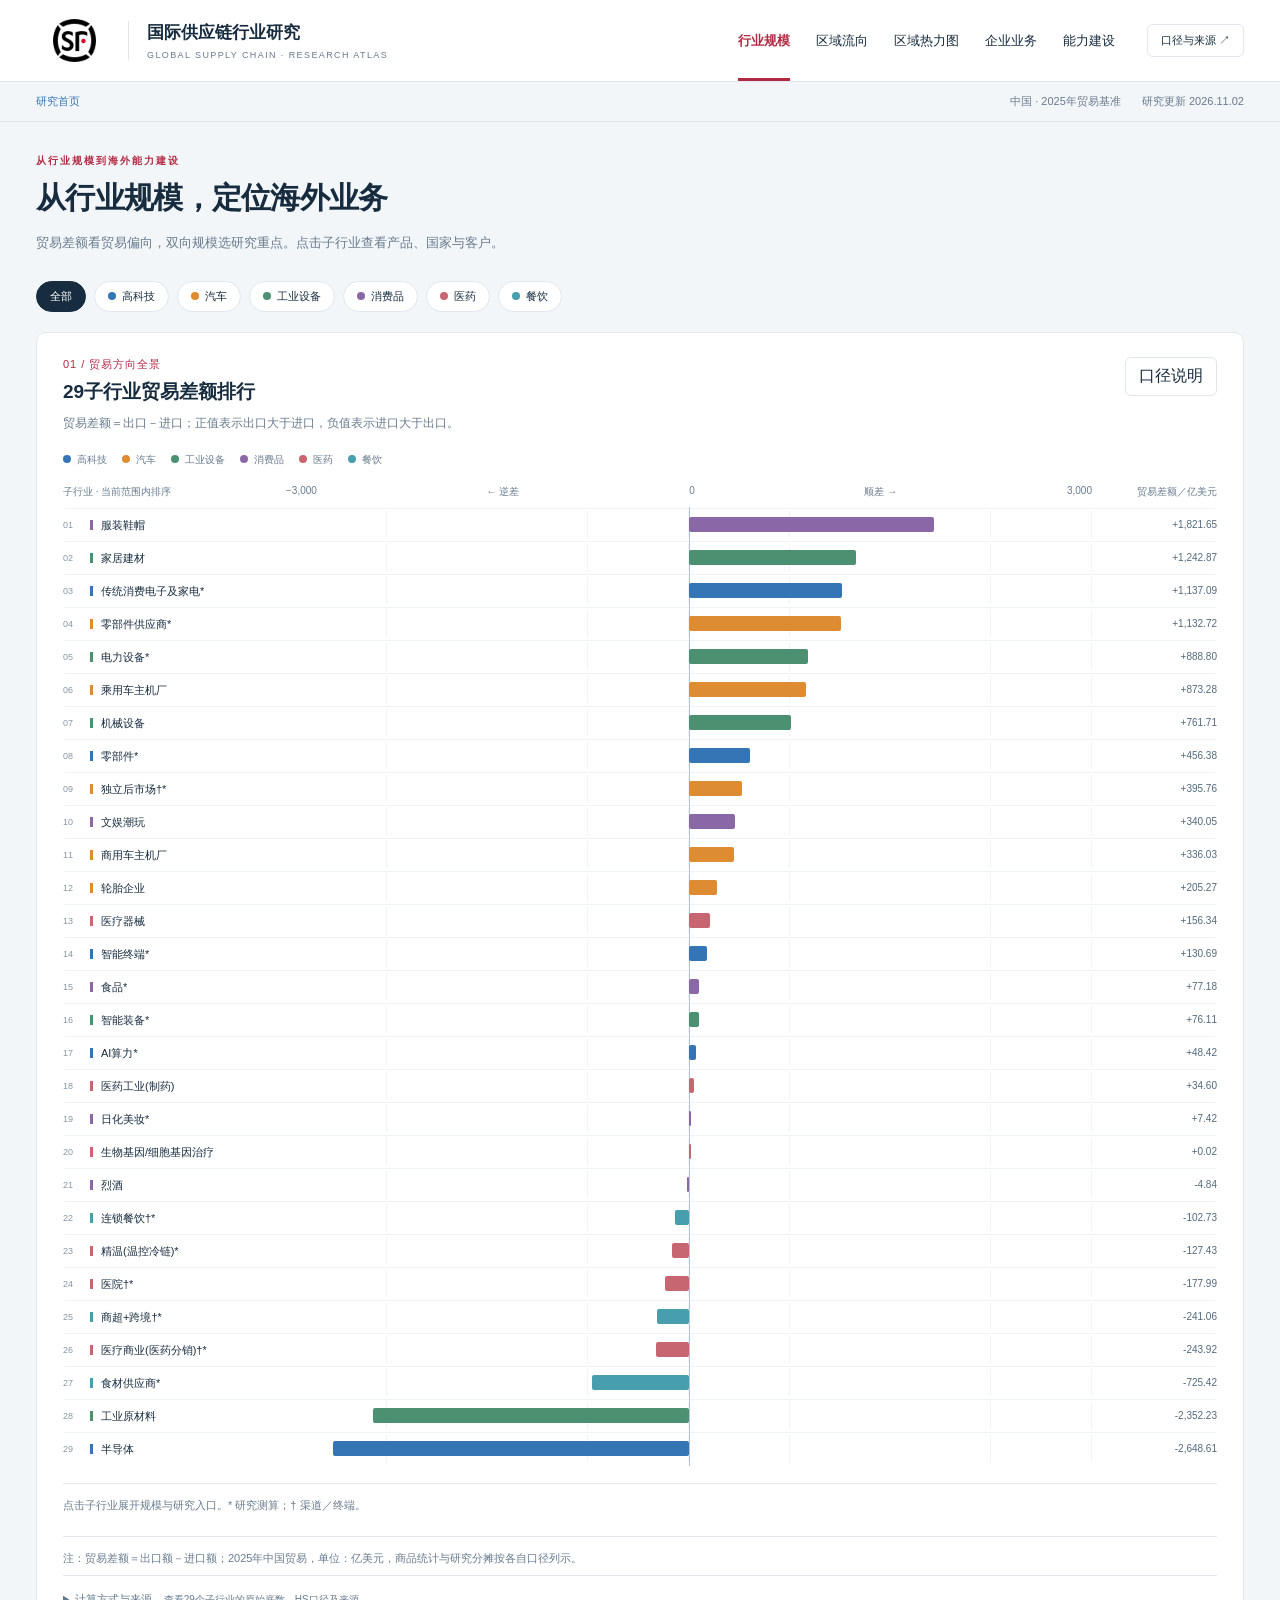
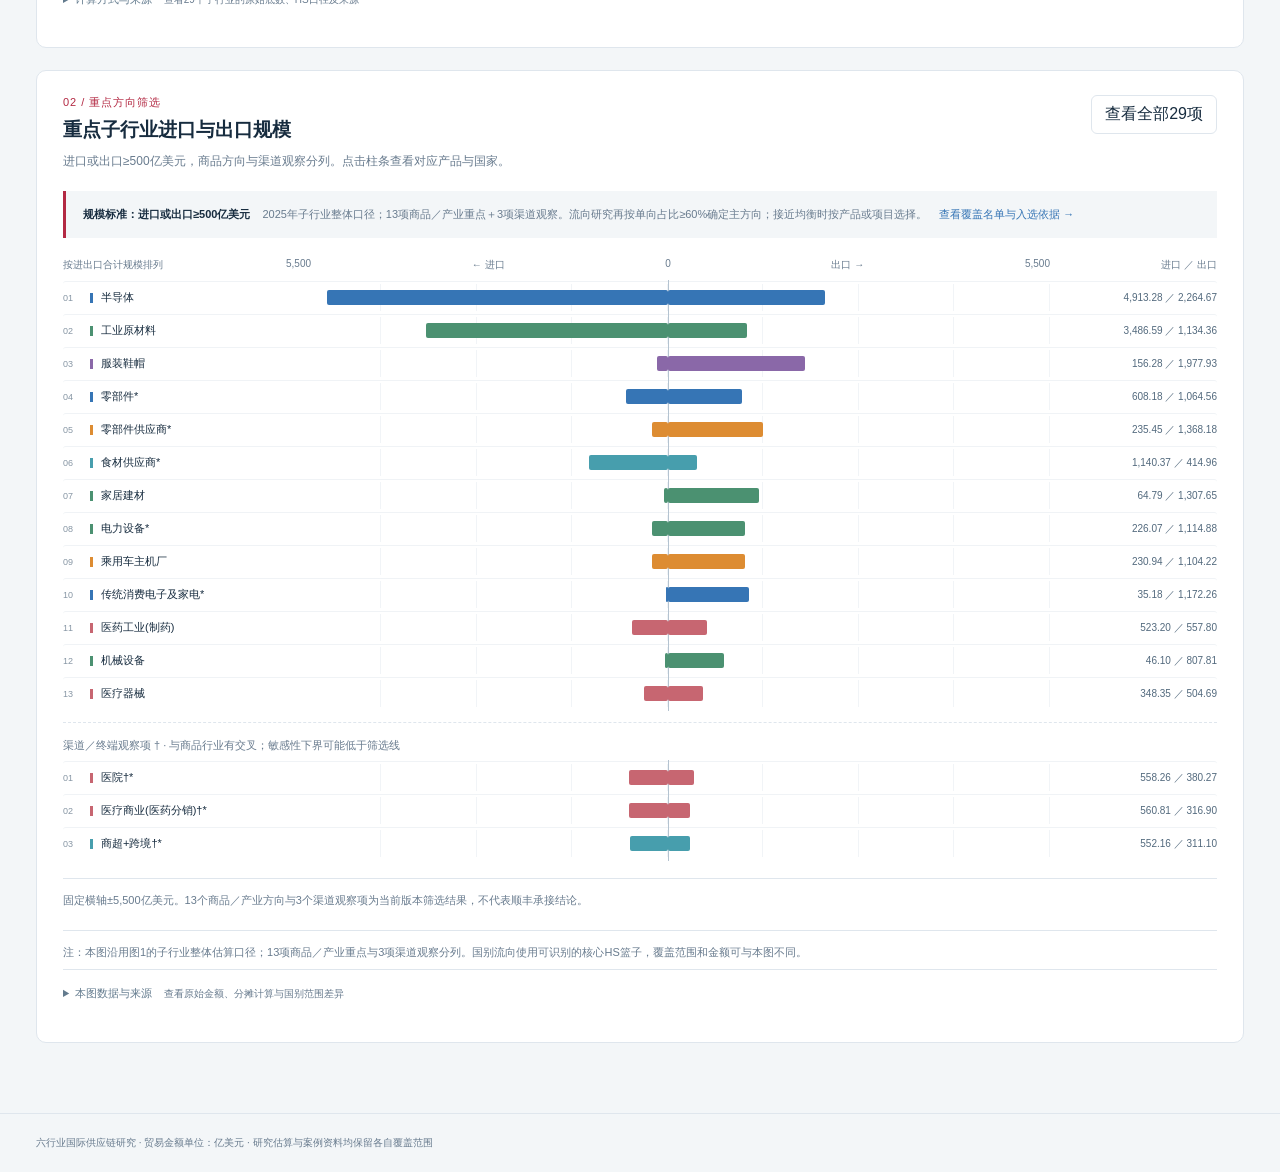
==== docs/index.html @ 3aa75730 "Expand enterprise research around China trade chains across all 13 sectors" ====
<!doctype html><html lang="zh-CN"><head><meta charset="utf-8"><meta name="viewport" content="width=device-width,initial-scale=1"><meta name="description" content="从六行业进出口规模到产品、国家、客户线索和海外能力规划的研究看板"><title>国际供应链行业研究</title><link rel="stylesheet" href="style.css?v=20261103-china3"><script src="research-data.js?v=20261102-simple" defer></script><script src="vendor/d3.min.js" defer></script><script src="vendor/topojson-client.min.js" defer></script><script src="story/research.js?v=20261102-coverage13" defer></script><script src="selection.js?v=20261102-coverage13" defer></script><script src="strategy.js?v=20261102-coverage13" defer></script><script src="app.js?v=20261103-china3" defer></script><script src="project-evidence.js?v=20261102-coverage13" defer></script><script src="flows-data.js?v=20261102-coverage13" defer></script><script src="atlas.js?v=20261103-china3" defer></script><script src="projects.js?v=20261103-cleanhome1" defer></script><script src="calculation-data.js?v=20261102-coverage13" defer></script><script src="directional.js?v=20261103-china3" defer></script><script src="calculation-evidence.js?v=20261103-evidence1" defer></script><script src="calculation-ui.js?v=20261103-china3" defer></script><script src="enterprise-route.js?v=20261103-china3" defer></script></head><body><header class="mast"><a class="brand" href="#home"><img src="logo.png" alt="顺丰"><span>国际供应链行业研究<small>GLOBAL SUPPLY CHAIN · RESEARCH ATLAS</small></span></a><nav aria-label="主导航"><a href="#home" data-nav="home">行业规模</a><a href="#flows/1" data-nav="explore">区域流向</a><a href="trade-heatmaps.html?v=20261102-simple" data-nav="heatmaps">区域热力图</a><a href="enterprises.html?v=20261103-china3" data-nav="enterprises">企业业务</a><a href="capability-export.html?v=20261103-china3" data-nav="capabilities">能力建设</a></nav><button id="method">口径与来源 ↗</button></header><div class="context"><div id="crumbs"></div><span>中国 · 2025年贸易基准 <b>研究更新 2026.11.02</b></span></div><main id="app"></main><footer>六行业国际供应链研究 · 贸易金额单位：亿美元 · 研究估算与案例资料均保留各自覆盖范围</footer><dialog id="drawer"><header><h2 id="drawerTitle"></h2><button id="closeDrawer" aria-label="关闭">✕</button></header><div id="drawerBody"></div></dialog><div id="tip" role="status"></div></body></html>
---- docs/style.css ----
:root{--ink:#172c3f;--muted:#687b8e;--line:#dfe6ed;--bg:#f3f6f8;--red:#b32943;--blue:#3675b5;font-family:Inter,-apple-system,BlinkMacSystemFont,'PingFang SC','Microsoft YaHei',sans-serif;color:var(--ink);background:var(--bg)}*{box-sizing:border-box}body{margin:0}a{color:inherit;text-decoration:none}button,input,select{font:inherit}button,a,select{touch-action:manipulation}button{cursor:pointer;background:white;color:var(--ink);border:1px solid var(--line);border-radius:6px;padding:8px 13px}button:hover,a.action:hover{background:#eef3f8}button:focus-visible,a:focus-visible,input:focus-visible,select:focus-visible{outline:3px solid #8ab9e7;outline-offset:3px}a.action{display:inline-block;border:1px solid var(--line);border-radius:6px;padding:9px 14px;background:#fff;font-size:12px}.primary{background:var(--ink)!important;color:white!important;border-color:var(--ink)!important}.mast{height:82px;background:white;display:flex;align-items:center;gap:32px;padding:0 36px;border-bottom:1px solid var(--line)}.brand{display:flex;gap:16px;align-items:center;margin-right:auto}.brand img{width:76px;max-height:43px;object-fit:contain}.brand span{border-left:1px solid var(--line);padding-left:18px;font-size:17px;font-weight:650;white-space:nowrap}.brand small{display:block;font-size:9px;letter-spacing:1.4px;color:var(--muted);margin-top:6px;font-weight:400}nav{display:flex;gap:26px;align-self:stretch}nav a{display:grid;align-items:center;font-size:13px;border-bottom:3px solid transparent;padding-top:3px}nav a.active{border-color:var(--red);color:var(--red);font-weight:650}.mast>button{font-size:11px}.context{position:sticky;top:0;z-index:12;background:#f3f6f8f5;backdrop-filter:blur(12px);border-bottom:1px solid var(--line);padding:12px 36px;display:flex;justify-content:space-between;font-size:11px;color:var(--muted);gap:16px}.context b{font-weight:400;margin-left:18px}.context a{color:var(--blue)}main{max-width:1540px;margin:auto;padding:32px 36px 48px}.eyebrow{font-size:10px;letter-spacing:2px;color:var(--red);font-weight:600;margin-bottom:10px}h1{font-size:30px;letter-spacing:-.7px;font-weight:650;margin:0 0 12px}h2{font-size:19px;margin:0 0 8px}h3{font-size:15px;margin:0 0 9px}p{line-height:1.8;margin:7px 0}small,.muted{color:var(--muted)}.muted{font-size:12px;line-height:1.8}.hero{display:flex;justify-content:space-between;align-items:flex-start;gap:30px;margin-bottom:26px}.hero p{font-size:13px;color:var(--muted);max-width:780px}.metrics{display:flex;gap:28px;flex-shrink:0;padding-top:10px}.metric{padding-left:20px;border-left:1px solid var(--line)}.metric b{display:block;font-size:28px;font-weight:600;font-variant-numeric:tabular-nums}.metric span{font-size:10px;display:block;margin-top:7px;color:var(--muted)}.toolbar{display:flex;gap:8px;flex-wrap:wrap;align-items:center;margin-bottom:20px}.toolbar .push{margin-left:auto}.chip{border-radius:20px;padding:7px 13px;font-size:11px}.chip.active{background:var(--ink);color:white;border-color:var(--ink)}.chip i,.legend i{display:inline-block;width:8px;height:8px;border-radius:50%;margin-right:6px}.panel{background:white;border:1px solid var(--line);border-radius:10px;padding:24px 26px;margin-bottom:22px;scroll-margin-top:60px}.panel-head{display:flex;align-items:flex-start;justify-content:space-between;gap:20px;margin-bottom:18px}.panel-head p{font-size:12px;color:var(--muted);margin:0}.step{color:var(--red);font-size:11px;letter-spacing:1px;margin-bottom:7px}.legend{display:flex;flex-wrap:wrap;gap:15px;font-size:10px;color:var(--muted);margin-bottom:18px}.axis,.barrow{display:grid;grid-template-columns:208px minmax(0,1fr) 110px;gap:15px;align-items:center}.axis{font-size:10px;color:var(--muted);margin-bottom:9px}.axis .ticks{display:flex;justify-content:space-between}.barrow{min-height:33px;border-top:1px solid #f0f3f6;border-radius:3px;position:relative}.barrow:hover,.barrow.selected{background:#f0f5fa}.rowlabel{border:0;background:transparent;text-align:left;padding:7px 0;display:flex;align-items:center;gap:8px;font-size:11px;line-height:1.35;min-width:0}.rowlabel small{font-size:9px;flex-shrink:0;color:#8796a4;width:19px}.rowlabel i{height:10px;width:3px;flex-shrink:0}.track{display:grid;grid-template-columns:1fr 1fr;position:relative;min-height:27px;align-items:center}.track:before{content:'';position:absolute;top:-4px;bottom:-4px;left:50%;border-left:1px solid #b4c3d0}.half{display:flex;align-items:center;min-width:0;height:27px;background:repeating-linear-gradient(to right,transparent 0,transparent calc(25% - 1px),#f1f4f7 calc(25% - 1px),#f1f4f7 25%)}.half.left{justify-content:flex-end}.bar{display:block;min-width:2px;height:15px;padding:0;border:0;border-radius:2px;position:relative;transition:opacity .15s}.bar:hover{opacity:.7}.values{font-size:10px;font-variant-numeric:tabular-nums;text-align:right;color:#52697d}.mirror .axis,.mirror .barrow{grid-template-columns:208px minmax(0,1fr) 152px}.group-label{font-size:11px;padding:15px 0 8px;color:var(--muted);border-top:1px dashed var(--line);margin-top:12px}.note{font-size:11px;color:var(--muted);line-height:1.8;border-top:1px solid var(--line);margin-top:18px;padding-top:12px}.bridge{padding:0 28px 18px;color:#536c82;font-size:12px;line-height:1.8;display:flex;gap:13px}.bridge strong{color:var(--ink)}.cards{display:grid;grid-template-columns:repeat(3,minmax(0,1fr));gap:16px}.card{border:1px solid var(--line);padding:20px;border-radius:8px;background:#fff}.card p{font-size:12px;color:var(--muted)}.card .action{margin-top:12px}.tag{display:inline-block;font-size:10px;padding:4px 8px;border-radius:4px;background:#edf3f8;color:#53738e;margin:0 5px 7px 0}.tag.warn{background:#fff4df;color:#886428}.statstrip{display:grid;grid-template-columns:repeat(4,1fr);background:#f7f9fb;border-radius:6px;padding:19px 0;margin:18px 0}.statstrip>div{padding:0 20px;border-right:1px solid var(--line)}.statstrip>div:last-child{border:0}.statstrip small{display:block;font-size:10px}.statstrip b{font-weight:600;font-size:23px;display:block;margin-top:9px}.callout{background:#eff5fa;border-left:3px solid #7fa6c6;padding:12px 16px;font-size:12px;line-height:1.8;margin:16px 0}.flowtabs{display:flex;gap:8px;margin:20px 0}.flowtabs a{padding:11px 24px;border:1px solid var(--line);border-radius:6px;background:#fff;font-size:13px}.flowtabs a.active{color:white;background:var(--ink);border-color:var(--ink)}.split{display:grid;grid-template-columns:1.1fr 1fr;gap:24px}.map{width:100%;height:310px;border:1px solid #edf1f4;border-radius:7px;background:#f8fafc}.map path{stroke:white;stroke-width:.35;cursor:pointer}.countryrows{max-height:430px;overflow:auto}.countryrow{display:grid;grid-template-columns:24px 130px 1fr 65px;gap:8px;align-items:center;font-size:11px;padding:9px 0;border-bottom:1px solid #edf1f4;width:100%;border-width:0 0 1px;border-radius:0;text-align:left}.countryrow .tinytrack{height:8px;background:#edf3f8;border-radius:3px}.countryrow .tinytrack i{height:8px;display:block;background:var(--blue);border-radius:3px}.countryrow span:last-child{text-align:right;font-variant-numeric:tabular-nums}.tablewrap{overflow:auto;max-height:520px}table{border-collapse:collapse;width:100%;font-size:11px}th{text-align:left;color:var(--muted);font-weight:500;background:#f7f9fb;position:sticky;top:0}td,th{padding:12px;border-bottom:1px solid var(--line);line-height:1.6}td button{font-size:11px;padding:5px 9px}input,select{padding:9px 11px;border:1px solid var(--line);border-radius:5px;background:white;color:var(--ink);font-size:12px}.progress{display:flex;gap:0;margin:20px 0 25px;border:1px solid var(--line);border-radius:7px;overflow:hidden}.progress div{padding:13px 16px;flex:1;background:#fff;font-size:11px;border-right:1px solid var(--line)}.progress small{display:block;margin-top:5px}.progress .done{background:#edf5f1}.client-grid{display:grid;grid-template-columns:repeat(2,1fr);gap:16px}.client-card{padding:20px;background:white;border:1px solid var(--line);border-radius:8px}.client-card p{font-size:12px;color:var(--muted)}.client-card h3{font-size:16px}.record{padding:13px 0;border-top:1px solid var(--line)}.record strong{font-size:12px}.sources a{display:block;color:var(--blue);font-size:11px;line-height:1.7;margin:7px 0;overflow-wrap:anywhere}dialog{position:fixed;inset:0 0 0 auto;margin:0;height:100vh;max-height:100vh;width:570px;max-width:95vw;border:0;border-left:1px solid var(--line);padding:28px;box-shadow:-15px 0 60px #172c3f20;color:var(--ink)}dialog::backdrop{background:#172c3f38}dialog header{display:flex;justify-content:space-between;align-items:center;margin-bottom:24px}dialog p,dialog li{font-size:12px;line-height:1.9}#tip{display:none;position:fixed;z-index:100;background:#172c3f;color:white;border-radius:6px;max-width:320px;padding:12px 15px;font-size:11px;line-height:1.8;pointer-events:none;box-shadow:0 4px 20px #172c3f25}footer{border-top:1px solid var(--line);padding:22px 36px;color:var(--muted);font-size:10px}.empty{padding:35px;background:#f7f9fb;text-align:center;color:var(--muted);font-size:12px;line-height:2}.loading{padding:70px;text-align:center}.focus-flash{animation:flash 2s ease}@keyframes flash{0%,50%{background:#e4eff9}100%{background:transparent}}@media(max-width:1050px){.mast{padding:0 20px;gap:15px}.brand small{display:none}nav{gap:14px}.hero{display:block}.metrics{margin-top:18px}main{padding:24px 20px}.context{padding:10px 20px}.split{grid-template-columns:1fr}.cards{grid-template-columns:1fr 1fr}.axis,.barrow,.mirror .axis,.mirror .barrow{grid-template-columns:170px minmax(0,1fr) 115px;gap:10px}}@media(max-width:680px){.mast{height:auto;flex-wrap:wrap;padding:16px;gap:14px}.brand img{width:55px}.brand span{font-size:14px;padding-left:10px}.mast>button{margin-left:auto}nav{order:3;width:100%;gap:24px}nav a{padding:8px 0}.context{padding:10px 16px}.context>span{display:none}main{padding:24px 12px}h1{font-size:25px}.panel{padding:19px 13px}.panel-head{gap:10px}.panel-head h2{font-size:17px}.panel-head>.action{white-space:nowrap;font-size:10px;padding:7px}.metrics{gap:18px}.metric{padding-left:12px}.metric b{font-size:23px}.cards,.client-grid{grid-template-columns:1fr}.axis,.barrow,.mirror .axis,.mirror .barrow{grid-template-columns:115px minmax(0,1fr) 75px;gap:6px}.mirror .values{font-size:8px}.rowlabel{font-size:10px}.rowlabel small{width:14px;font-size:8px}.bar{height:13px}.statstrip{grid-template-columns:1fr 1fr;gap:20px}.statstrip>div:nth-child(2){border:0}.statstrip b{font-size:20px}.progress{flex-wrap:wrap}.progress div{min-width:50%;border-bottom:1px solid var(--line)}.toolbar .push{margin-left:0}.map{height:230px}.countryrow{grid-template-columns:22px 110px 1fr 61px}.bridge{padding:0 8px 16px}footer{padding:20px 16px}}
@media(max-width:680px){.panel-head>button{min-width:84px;font-size:10px;padding:8px}.context #crumbs{line-height:1.7}.countryrow{grid-template-columns:22px 105px 1fr 72px}.countryrow span:last-child small{display:block;font-size:9px}}
/* Progressive map, enterprise and capability workspace. */
.atlas-layout{display:grid;grid-template-columns:minmax(0,1.65fr) minmax(330px,1fr);gap:22px;align-items:start}.atlas-layout>*,.map-panel{min-width:0}.map-panel{position:sticky;top:70px}.map-panel svg{width:100%;height:440px;overflow:hidden}.map-panel path[tabindex]{cursor:pointer}.map-panel path:focus{stroke:var(--red);stroke-width:2}.atlas-aside{max-height:780px;overflow:auto}.atlas-modes a.chip{border:1px solid var(--line);background:#fff}.atlas-modes a.active{background:var(--ink)}.target-mini{display:block;padding:15px 0;border-bottom:1px solid var(--line)}.target-mini>div{display:flex;justify-content:space-between;gap:15px}.target-mini strong{font-size:14px}.target-mini span,.target-mini small{font-size:10px;color:var(--muted)}.target-mini p{font-size:12px;margin:6px 0}.target-mini:hover strong,.target-name{color:var(--blue)}.trade-line{display:flex;align-items:center;gap:13px;padding:13px 0;border-bottom:1px solid var(--line);font-size:13px}.trade-line b{margin-left:auto;font-variant-numeric:tabular-nums}.trade-line small{font-size:10px;width:50px;text-align:right}.aside-title{margin-top:25px}.region-shortcuts,.linked-clients{display:flex;gap:15px;flex-wrap:wrap;padding:15px 0;font-size:12px;color:var(--blue)}.region-shortcuts{border-top:1px solid var(--line);margin-top:15px}.basis-card{padding:15px 0;border-bottom:1px solid var(--line)}.basis-card p{font-size:12px}details{border-top:1px solid var(--line);padding:14px 0;margin-top:12px}summary{cursor:pointer;font-size:12px;color:var(--blue);line-height:1.7}details>p{font-size:12px}.block{display:block;font-size:10px;line-height:1.8;margin-top:5px}.small-stat{font-size:16px!important;line-height:1.8}.preline{white-space:pre-line}.resource-grid{display:grid;grid-template-columns:repeat(4,minmax(0,1fr));gap:22px;margin:18px 0}.resource-grid>div{padding-left:15px;border-left:2px solid var(--line)}.resource-grid small{font-size:10px}.resource-grid p{font-size:13px}.service-route{display:flex;gap:18px;align-items:center;flex-wrap:wrap;padding:15px 0;font-size:20px}.service-route i{font-style:normal;color:var(--red)}.return-story{color:var(--red);white-space:nowrap}.tablewrap{overflow:auto}.tablewrap table{min-width:660px}.hero{margin-bottom:20px}.hero .metrics{display:none}.atlas-aside .note{font-size:10px}.linked-clients a{border-bottom:1px solid var(--line)}
@media(max-width:1050px){.atlas-layout{grid-template-columns:1fr}.map-panel{position:static}.atlas-aside{max-height:none}.map-panel svg{height:360px}.resource-grid{grid-template-columns:1fr 1fr}.mast{height:auto;flex-wrap:wrap;padding-top:18px;padding-bottom:12px}nav{order:3;width:100%;gap:24px}nav a{padding:10px 0}.context>span{display:none}}
@media(max-width:680px){.map-panel svg{height:290px}.resource-grid{grid-template-columns:1fr}.service-route{font-size:16px;gap:10px}.atlas-layout{gap:0}.return-story{font-size:10px}.atlas-modes .push{display:none}.atlas-modes{gap:7px}.atlas-modes a{font-size:10px;padding:7px 10px}.context{justify-content:space-between}.tablewrap table{font-size:11px}.panel{overflow-wrap:anywhere}.hero .action{margin-top:10px}}
.industry-flow-tabs .chip{border:1px solid var(--line);background:white}.industry-flow-tabs .chip.active{background:var(--industry-color);border-color:var(--industry-color)}.flow-chart-grid{display:grid;grid-template-columns:1fr 1fr;gap:24px}.flow-page-head{margin:24px 0}.flow-page-head p{font-size:12px;color:var(--muted)}.flow-total{text-align:right}.flow-total b{font-size:24px;display:block}.flow-total small{display:block;font-size:10px;margin-top:6px}.flow-country{display:grid;grid-template-columns:130px minmax(0,1fr) 78px;gap:12px;align-items:center;padding:14px 0;border-bottom:1px solid var(--line);font-size:12px}.flow-country>span small{margin-right:10px}.flow-country>div{height:13px;background:#edf1f5}.flow-country i{display:block;height:100%}.flow-country b{text-align:right;font-size:12px;font-variant-numeric:tabular-nums}.flow-country b small{display:block;font-size:10px;margin-top:4px;font-weight:400}.flow-other{display:flex;justify-content:space-between;font-size:11px;padding:18px 0;color:var(--muted)}.flow-scale{display:flex;justify-content:space-between;padding-left:142px;padding-right:90px;font-size:9px;color:var(--muted)}.project-opportunity-grid{display:grid;grid-template-columns:1fr 1fr;gap:0 24px}.project-region>h2{margin:28px 0 17px}.project-opportunity p{font-size:13px}.project-opportunity .note{font-size:10px}.project-opportunity h3{font-size:19px}.project-metrics{display:grid;grid-template-columns:1fr 1fr;gap:20px;margin:22px 0}.project-metrics>div{border-left:2px solid var(--line);padding-left:14px}.project-metrics strong{font-size:25px;font-weight:650;display:block;color:var(--red)}.project-metrics span{display:block;font-size:11px;line-height:1.8;margin-top:8px}.project-metrics small{display:block;font-size:9px;margin-top:5px}.project-service{border-top:1px solid var(--line);padding:14px 0;font-size:13px}.project-service small{margin-right:14px}.project-capability{border-top:3px solid var(--red)}.project-opportunity .action{margin-top:12px}
@media(max-width:900px){.flow-chart-grid,.project-opportunity-grid{grid-template-columns:1fr}}@media(max-width:680px){.flow-country{grid-template-columns:105px minmax(0,1fr) 70px;gap:8px}.flow-scale{padding-left:113px;padding-right:78px}.project-metrics{gap:14px}.project-metrics strong{font-size:22px}.flow-total b{font-size:21px}.project-opportunity h3{font-size:18px}}

.selection-steps{display:grid;grid-template-columns:repeat(3,1fr);gap:24px;margin:22px 0}.selection-steps>div{border-left:2px solid var(--line);padding-left:17px}.selection-steps strong{display:block;font-size:27px;color:var(--red)}.selection-steps b{display:block;font-size:13px;margin-top:9px}.selection-steps p{font-size:12px;color:var(--muted)}.selection-lanes{background:#f3f6f8;padding:12px 17px}.selection-lanes p{font-size:12px}.selection-lanes b{color:var(--red);margin-right:12px}.selection-current{font-size:12px;color:var(--ink)!important}.selection-home{padding:14px 17px;border-left:3px solid var(--red);background:#f3f6f8;margin-bottom:20px;display:flex;gap:12px;flex-wrap:wrap;font-size:11px;line-height:1.7}.selection-home span{color:var(--muted)}.selection-home a{color:var(--blue)}.industry-flow-tabs a small{font-size:8px;margin-left:7px;color:inherit;opacity:.8}@media(max-width:680px){.selection-steps{grid-template-columns:1fr;gap:14px}.selection-steps strong{font-size:23px}.selection-lanes b{display:block}.selection-home{gap:7px}.industry-flow-tabs a{font-size:10px}}
.direction-entry{border-left:3px solid var(--red);background:white;padding:15px 20px;margin:0 0 22px;font-size:12px;line-height:1.8}.direction-entry>strong{display:block;color:var(--red)}.direction-entry>span{color:var(--muted)}.direction-entry details{margin-top:8px;padding:8px 0 0}.direction-entry details p{font-size:12px}.project-direction-extra{margin-top:0;margin-bottom:20px}.project-direction-extra .toolbar{margin-top:13px;margin-bottom:0}.direction-why{display:flex;gap:14px;background:#f3f6f8;padding:12px 15px;font-size:12px;line-height:1.8}.direction-why>b{flex-shrink:0;color:var(--red)}.direction-conclusion{font-size:16px;line-height:1.8;margin:19px 0;color:var(--ink)}.single-flow-chart{max-width:1000px;margin:0 auto}.single-flow-chart .flow-country{grid-template-columns:180px minmax(0,1fr) 100px;padding:12px 0}.single-flow-chart .flow-scale{padding-left:192px;padding-right:112px}.single-flow-chart .flow-country b{font-size:13px}.directional-chart .panel-head h2{font-size:23px}.directional-chart .panel-head p{font-size:12px;margin-top:7px}@media(max-width:680px){.direction-entry{padding:12px 14px;font-size:11px}.direction-why{display:block;font-size:11px}.direction-why>b{display:block;margin-bottom:4px}.direction-conclusion{font-size:13px}.single-flow-chart .flow-country{grid-template-columns:110px minmax(0,1fr) 72px;gap:8px}.single-flow-chart .flow-scale{padding-left:118px;padding-right:80px}.directional-chart .panel-head h2{font-size:18px}.directional-chart .flow-total b{font-size:19px}.directional-chart .panel-head{flex-wrap:wrap}.directional-chart .flow-total{text-align:left}}
.calculation-section{border-top:1px solid var(--line);margin-top:25px;padding-top:24px}.calculation-summary{display:grid;grid-template-columns:repeat(5,minmax(0,1fr));gap:18px;margin:22px 0}.calculation-summary>div{border-left:2px solid var(--line);padding-left:13px}.calculation-summary strong{font-size:26px;color:var(--red)}.calculation-summary strong small{font-size:10px;margin-left:5px}.calculation-summary b{display:block;font-size:12px;margin-top:8px}.calculation-summary span{display:block;font-size:11px;line-height:1.8;color:var(--muted);margin-top:5px}.calc-card{background:#f4f7f9;padding:19px;margin-bottom:15px}.calc-card .panel-head strong{font-size:14px;line-height:1.8}.calc-formula{font-size:13px;line-height:1.9}.calc-source-links{margin:14px 0}.calc-card button{font-size:11px}.calc-card h3{font-size:17px}@media(max-width:900px){.calculation-summary{grid-template-columns:repeat(2,minmax(0,1fr))}}@media(max-width:680px){.calc-card{padding:14px}.calc-card .panel-head{display:block}.calc-card .panel-head strong{display:block;margin-top:10px}.calculation-summary{gap:16px}.calculation-section label{font-size:12px}.calculation-section select{max-width:100%;font-size:11px}}

/* Calculation notes stay secondary to the trade charts. */
.calculation-footnote{margin-top:20px;padding-top:12px;color:var(--muted)}.calculation-note-line{font-size:11px;line-height:1.8}.calculation-disclosure{margin-top:6px}.calculation-disclosure>summary{font-size:11px;line-height:1.8;color:#637b8e;cursor:pointer;width:fit-content}.calculation-disclosure>summary>span{font-size:10px;color:var(--muted);margin-left:9px}.calculation-note-body{padding:12px 0 0}.calculation-methods{font-size:11px!important;line-height:1.9;color:var(--muted);margin:0 0 12px}.calculation-footnote .toolbar{margin:10px 0;gap:10px}.calculation-footnote .toolbar label{font-size:11px}.calculation-footnote select{font-size:11px;padding:7px 10px}.calculation-footnote .calc-card{padding:14px 16px;background:#f7f9fb;margin:12px 0}.calculation-footnote .calc-card .step{font-size:10px;color:var(--muted)}.calculation-footnote .calc-card h3{font-size:14px;margin:4px 0}.calculation-footnote .calc-card .panel-head strong{font-size:12px}.calculation-footnote .calc-formula{font-size:12px;margin:10px 0}.calculation-footnote .calc-card .muted,.calculation-footnote .note,.calculation-footnote .sources a{font-size:11px}.calculation-footnote .calc-card button{padding:7px 10px;font-size:11px}.calculation-footnote .calc-card details summary{font-size:11px}@media(max-width:680px){.calculation-disclosure>summary>span{display:block;margin-left:0}.calculation-note-body .toolbar{flex-wrap:wrap}.calculation-footnote .calc-card{padding:12px}}

@media(max-width:680px){.mast nav{justify-content:space-between;gap:8px}.mast nav a{font-size:11px;white-space:nowrap}}

.calc-ledger table{min-width:880px;font-size:11px;line-height:1.7}.calc-ledger th,.calc-ledger td{vertical-align:top;padding:9px 10px}.calc-ledger td:nth-child(2),.calc-ledger td:nth-child(3),.calc-ledger td:nth-child(4){font-variant-numeric:tabular-nums;min-width:110px}.calc-ledger td:last-child{min-width:245px;max-width:350px;overflow-wrap:anywhere}.calc-ledger small,.calc-aux small{display:block;color:var(--muted);font-size:10px;line-height:1.7;margin-top:4px}.calc-ledger tfoot{background:#edf2f6}.calc-ledger td>a,.calc-aux a,.calc-scope-compare a{color:var(--blue)}.calc-raw-note,.calc-aux,.calc-scope-compare{margin:12px 0;padding:10px 0;border-top:1px solid var(--line)}.calc-raw-note>summary,.calc-aux>summary,.calc-scope-compare>summary{font-size:11px;color:var(--blue);cursor:pointer}.calc-raw-note h4{font-size:12px;margin:18px 0 8px}.calc-scope-compare p,.calc-aux p{font-size:11px!important}.calc-raw-note .tablewrap{margin-top:10px}.calc-raw-note+.calc-card button{margin-top:10px}

.calc-readable-sources{margin:12px 0}.calc-evidence-link{font-size:12px;padding:0;border:0;background:none;color:#3675b5;text-align:left;line-height:1.7}.calc-citation{font-size:13px;line-height:1.9;padding:14px 16px;background:#f2f6f9;border-left:2px solid #9aafc2}.calc-ledger td details{font-size:11px;margin-top:6px}
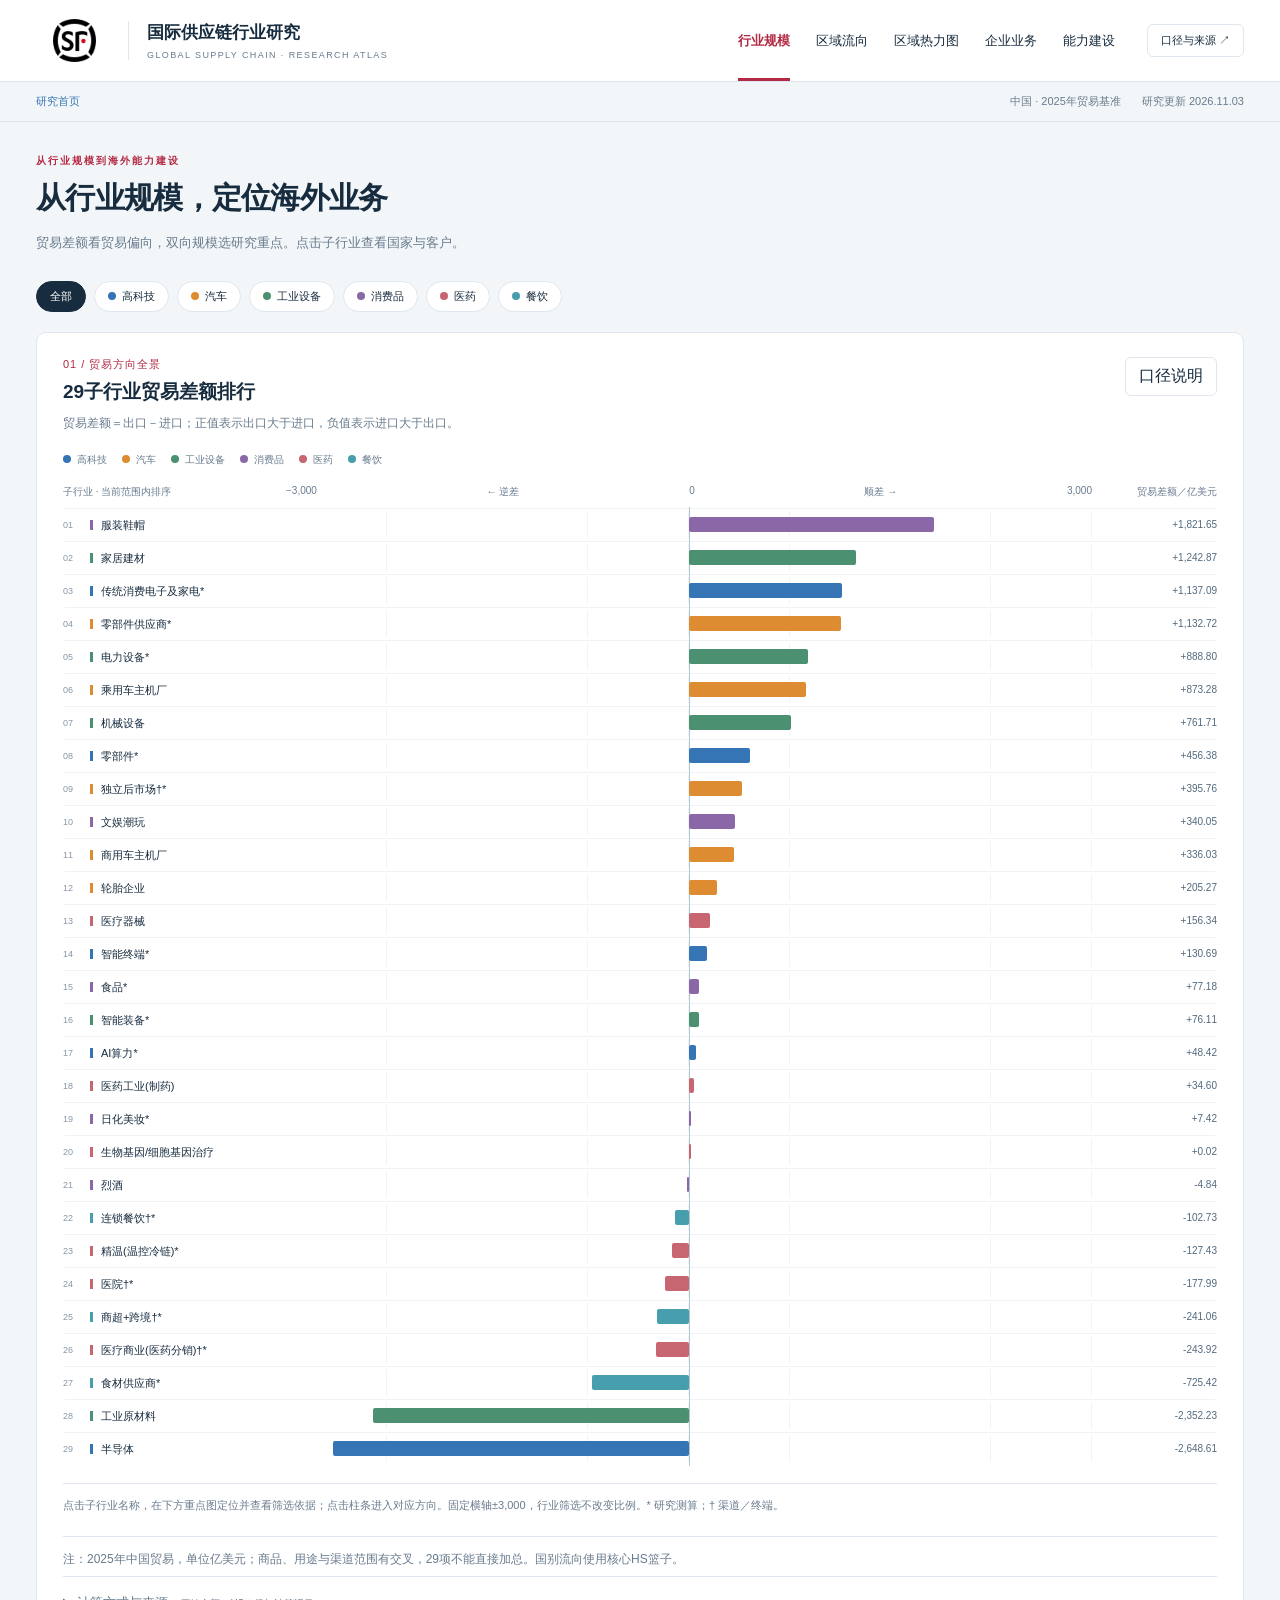
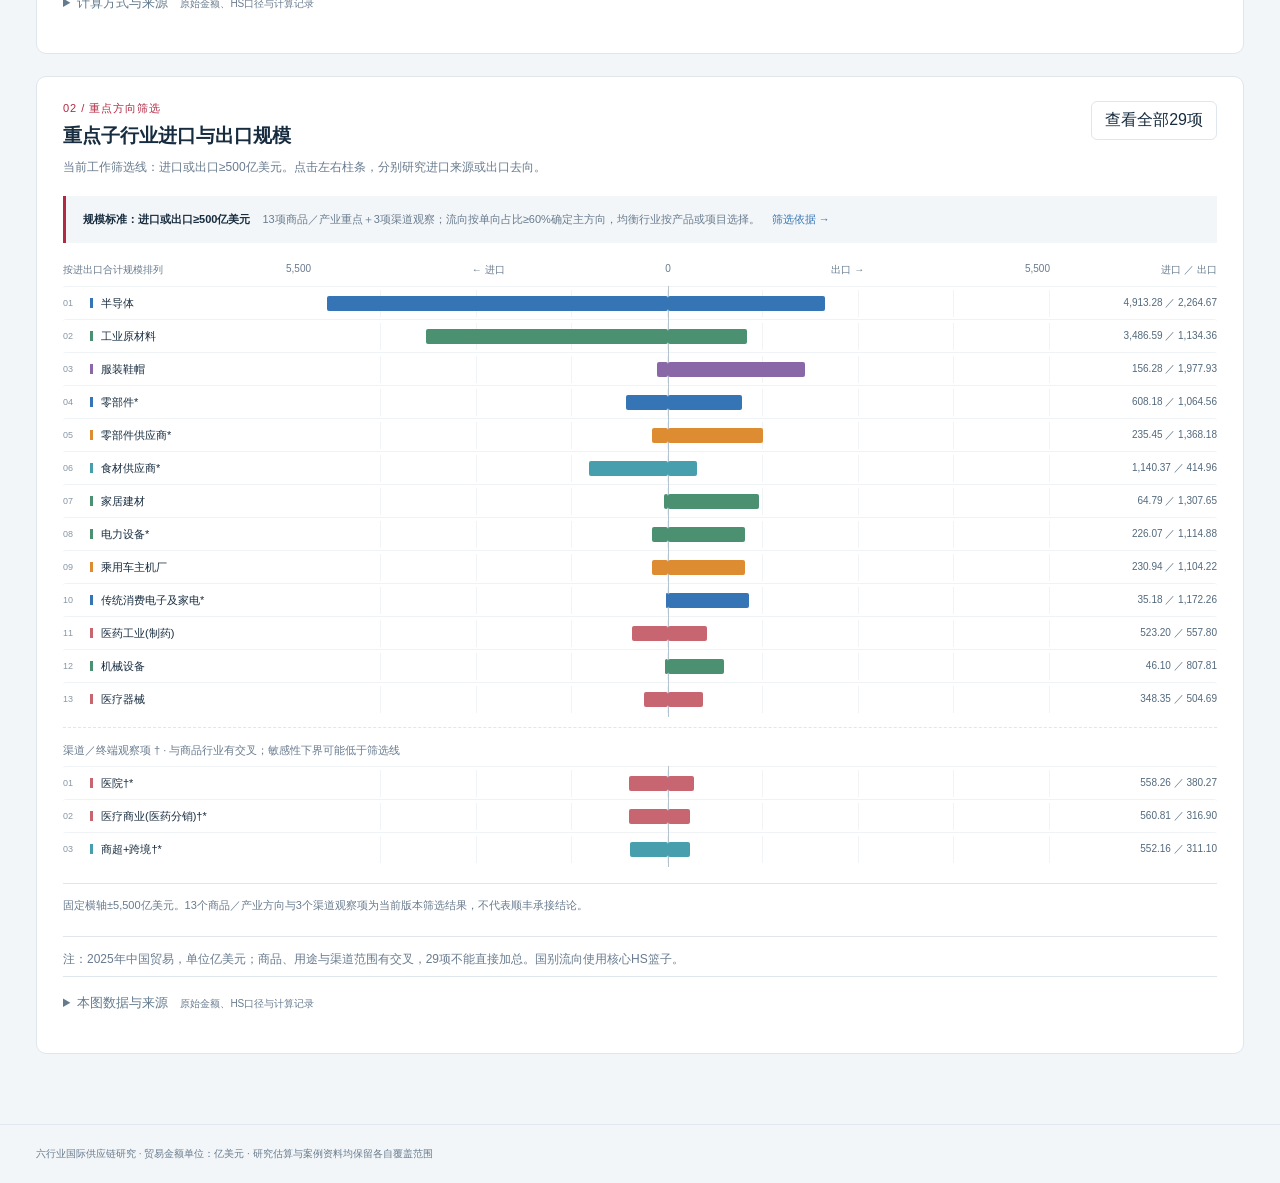
==== commit 9f6c2123: "Simplify trade research views and load evidence on demand" ====
--- a/docs/index.html
+++ b/docs/index.html
@@ -1 +1 @@
-<!doctype html><html lang="zh-CN"><head><meta charset="utf-8"><meta name="viewport" content="width=device-width,initial-scale=1"><meta name="description" content="从六行业进出口规模到产品、国家、客户线索和海外能力规划的研究看板"><title>国际供应链行业研究</title><link rel="stylesheet" href="style.css?v=20261103-china3"><script src="research-data.js?v=20261102-simple" defer></script><script src="vendor/d3.min.js" defer></script><script src="vendor/topojson-client.min.js" defer></script><script src="story/research.js?v=20261102-coverage13" defer></script><script src="selection.js?v=20261102-coverage13" defer></script><script src="strategy.js?v=20261102-coverage13" defer></script><script src="app.js?v=20261103-china3" defer></script><script src="project-evidence.js?v=20261102-coverage13" defer></script><script src="flows-data.js?v=20261102-coverage13" defer></script><script src="atlas.js?v=20261103-china3" defer></script><script src="projects.js?v=20261103-cleanhome1" defer></script><script src="calculation-data.js?v=20261102-coverage13" defer></script><script src="directional.js?v=20261103-china3" defer></script><script src="calculation-evidence.js?v=20261103-evidence1" defer></script><script src="calculation-ui.js?v=20261103-china3" defer></script><script src="enterprise-route.js?v=20261103-china3" defer></script></head><body><header class="mast"><a class="brand" href="#home"><img src="logo.png" alt="顺丰"><span>国际供应链行业研究<small>GLOBAL SUPPLY CHAIN · RESEARCH ATLAS</small></span></a><nav aria-label="主导航"><a href="#home" data-nav="home">行业规模</a><a href="#flows/1" data-nav="explore">区域流向</a><a href="trade-heatmaps.html?v=20261102-simple" data-nav="heatmaps">区域热力图</a><a href="enterprises.html?v=20261103-china3" data-nav="enterprises">企业业务</a><a href="capability-export.html?v=20261103-china3" data-nav="capabilities">能力建设</a></nav><button id="method">口径与来源 ↗</button></header><div class="context"><div id="crumbs"></div><span>中国 · 2025年贸易基准 <b>研究更新 2026.11.02</b></span></div><main id="app"></main><footer>六行业国际供应链研究 · 贸易金额单位：亿美元 · 研究估算与案例资料均保留各自覆盖范围</footer><dialog id="drawer"><header><h2 id="drawerTitle"></h2><button id="closeDrawer" aria-label="关闭">✕</button></header><div id="drawerBody"></div></dialog><div id="tip" role="status"></div></body></html>
+<!doctype html><html lang="zh-CN"><head><meta charset="utf-8"><meta name="viewport" content="width=device-width,initial-scale=1"><meta name="description" content="从六行业进出口规模到产品、国家、客户线索和海外能力规划的研究看板"><title>国际供应链行业研究</title><link rel="stylesheet" href="style.css?v=20261103-refine1"><script src="research-data.js?v=20261103-refine1" defer></script><script src="selection.js?v=20261103-refine1" defer></script><script src="app.js?v=20261103-refine1" defer></script><script src="flows-data.js?v=20261103-refine1" defer></script><script src="directional.js?v=20261103-refine1" defer></script><script src="routes.js?v=20261103-refine1" defer></script><script src="calculation-loader.js?v=20261103-refine1" defer></script></head><body><header class="mast"><a class="brand" href="#home"><img src="logo.png" alt="顺丰"><span>国际供应链行业研究<small>GLOBAL SUPPLY CHAIN · RESEARCH ATLAS</small></span></a><nav aria-label="主导航"><a href="#home" data-nav="home">行业规模</a><a href="#flows/1" data-nav="explore">区域流向</a><a href="trade-heatmaps.html?v=20261102-simple" data-nav="heatmaps">区域热力图</a><a href="enterprises.html?v=20261103-refine1" data-nav="enterprises">企业业务</a><a href="capability-export.html?v=20261103-refine1" data-nav="capabilities">能力建设</a></nav><button id="method">口径与来源 ↗</button></header><div class="context"><div id="crumbs"></div><span>中国 · 2025年贸易基准 <b>研究更新 2026.11.03</b></span></div><main id="app"></main><footer>六行业国际供应链研究 · 贸易金额单位：亿美元 · 研究估算与案例资料均保留各自覆盖范围</footer><dialog id="drawer"><header><h2 id="drawerTitle"></h2><button id="closeDrawer" aria-label="关闭">✕</button></header><div id="drawerBody"></div></dialog><div id="tip" role="status"></div></body></html>
--- a/docs/style.css
+++ b/docs/style.css
@@ -19,3 +19,6 @@
 .calc-ledger table{min-width:880px;font-size:11px;line-height:1.7}.calc-ledger th,.calc-ledger td{vertical-align:top;padding:9px 10px}.calc-ledger td:nth-child(2),.calc-ledger td:nth-child(3),.calc-ledger td:nth-child(4){font-variant-numeric:tabular-nums;min-width:110px}.calc-ledger td:last-child{min-width:245px;max-width:350px;overflow-wrap:anywhere}.calc-ledger small,.calc-aux small{display:block;color:var(--muted);font-size:10px;line-height:1.7;margin-top:4px}.calc-ledger tfoot{background:#edf2f6}.calc-ledger td>a,.calc-aux a,.calc-scope-compare a{color:var(--blue)}.calc-raw-note,.calc-aux,.calc-scope-compare{margin:12px 0;padding:10px 0;border-top:1px solid var(--line)}.calc-raw-note>summary,.calc-aux>summary,.calc-scope-compare>summary{font-size:11px;color:var(--blue);cursor:pointer}.calc-raw-note h4{font-size:12px;margin:18px 0 8px}.calc-scope-compare p,.calc-aux p{font-size:11px!important}.calc-raw-note .tablewrap{margin-top:10px}.calc-raw-note+.calc-card button{margin-top:10px}
 
 .calc-readable-sources{margin:12px 0}.calc-evidence-link{font-size:12px;padding:0;border:0;background:none;color:#3675b5;text-align:left;line-height:1.7}.calc-citation{font-size:13px;line-height:1.9;padding:14px 16px;background:#f2f6f9;border-left:2px solid #9aafc2}.calc-ledger td details{font-size:11px;margin-top:6px}
+/* Compact desktop flow reading and consistent disclosure hierarchy. */
+body:has(.directional-chart) .hero{padding:18px 0 12px}body:has(.directional-chart) .hero h1{font-size:28px;margin:5px 0}.direction-entry{padding:12px 18px;margin-bottom:16px;font-size:13px}.direction-entry>span{display:inline;margin-left:14px}.direction-entry>details{margin-top:7px}.industry-flow-tabs{gap:7px;margin:12px 0 18px}.industry-flow-tabs .chip{font-size:12px;padding:7px 12px}.directional-chart .panel-head{margin-bottom:16px}.direction-why{padding:9px 12px;font-size:12px}.direction-why summary{cursor:pointer;color:var(--muted)}.direction-why[open]>b{display:none}.direction-why[open]>span{display:block;margin-top:8px}.flow-country{text-decoration:none;color:inherit;border-radius:5px}.flow-country:hover{background:#f0f5fa}.flow-citation{border-top:1px solid #e4ebf0;margin-top:18px;padding-top:12px;font-size:12px;color:#6c7f90}.flow-citation summary{cursor:pointer}.flow-citation p{line-height:1.8}.calculation-disclosure summary{font-size:13px}.calculation-note-line{font-size:12px}
+body:has(.directional-chart) #app{padding-top:20px}body:has(.directional-chart) .hero{padding:0;margin-bottom:14px}body:has(.directional-chart) .hero .eyebrow{margin-bottom:4px}.direction-entry{position:relative;padding:9px 14px;margin-bottom:10px}.direction-entry>strong{display:inline;font-size:12px}.direction-entry>span{font-size:12px}.direction-entry>details{margin:2px 0 0;padding:4px 0 0}.directional-chart{padding:20px 24px}.directional-chart .panel-head h2{font-size:22px}.directional-chart .panel-head p{margin:5px 0}.direction-conclusion{margin:12px 0}.direction-why{display:block}.industry-flow-tabs{margin:8px 0 14px}.flow-country:focus-visible{outline:2px solid #3575b5;outline-offset:3px}
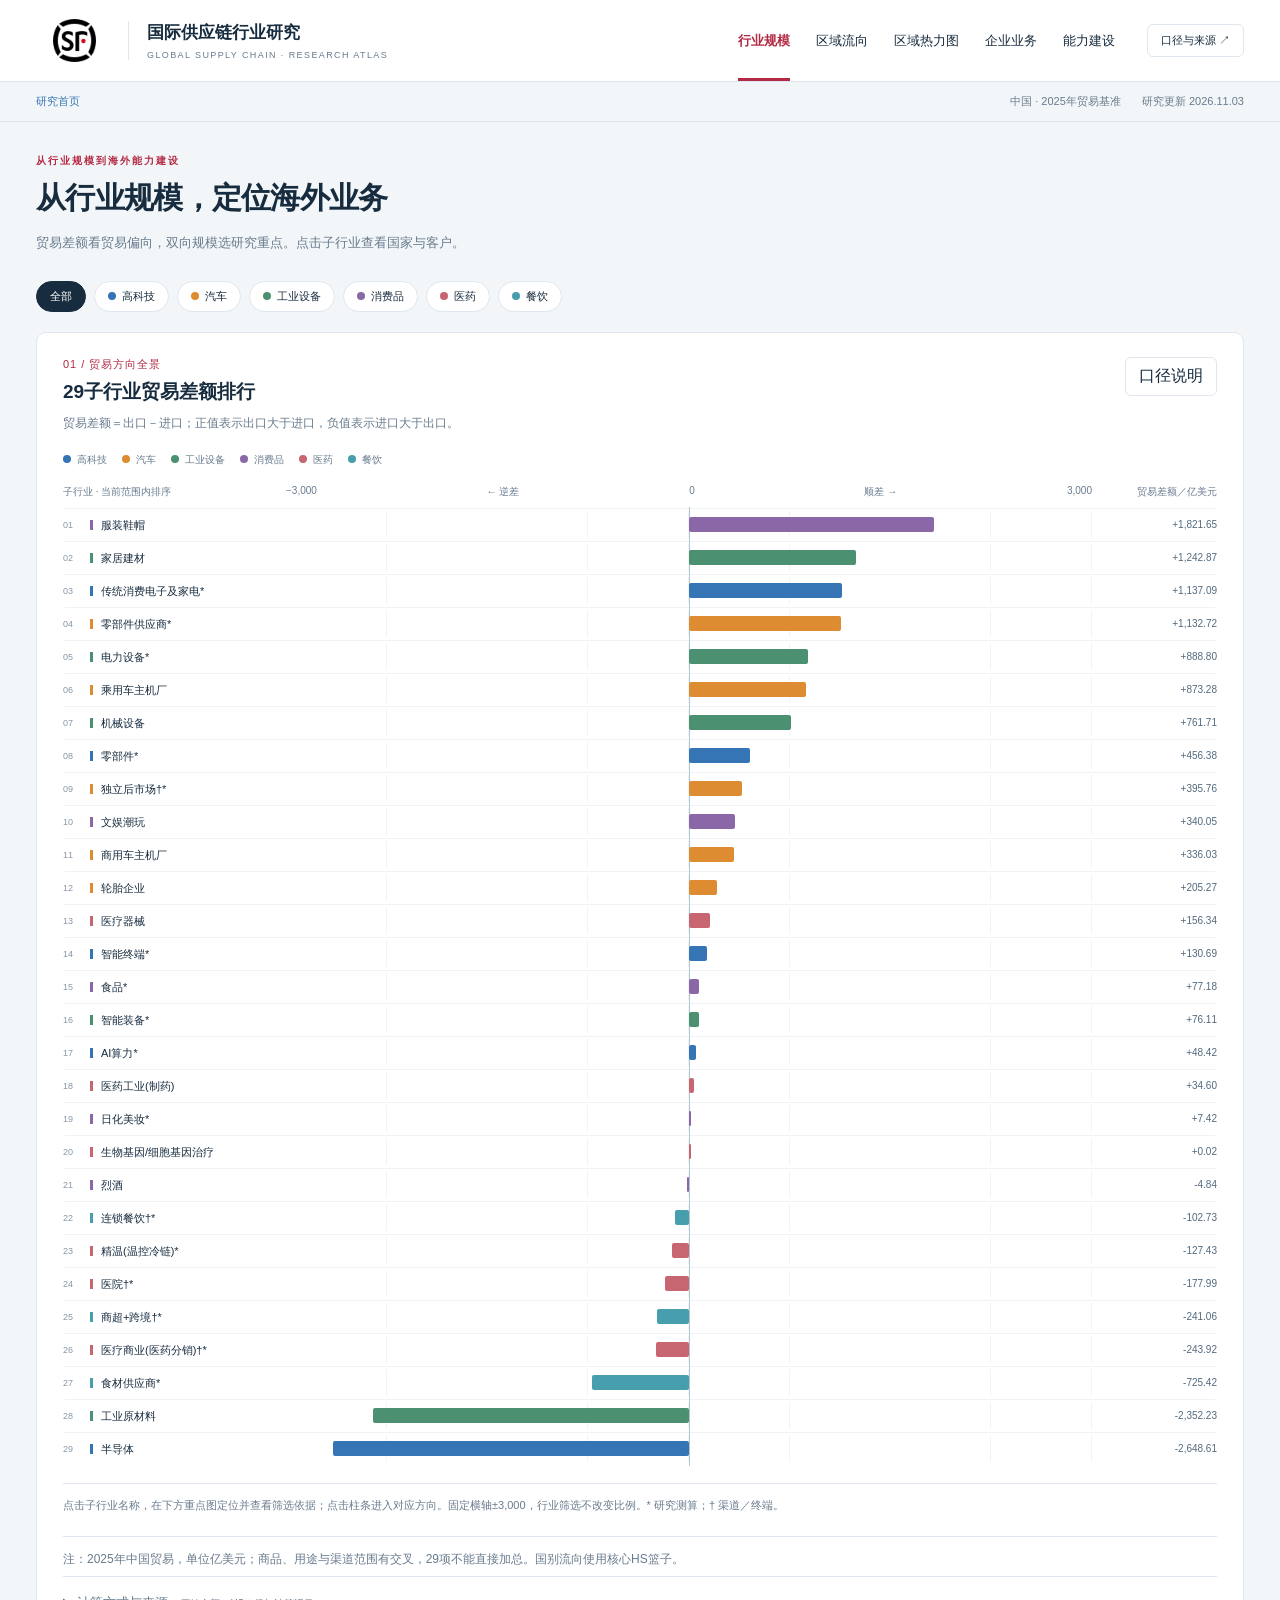
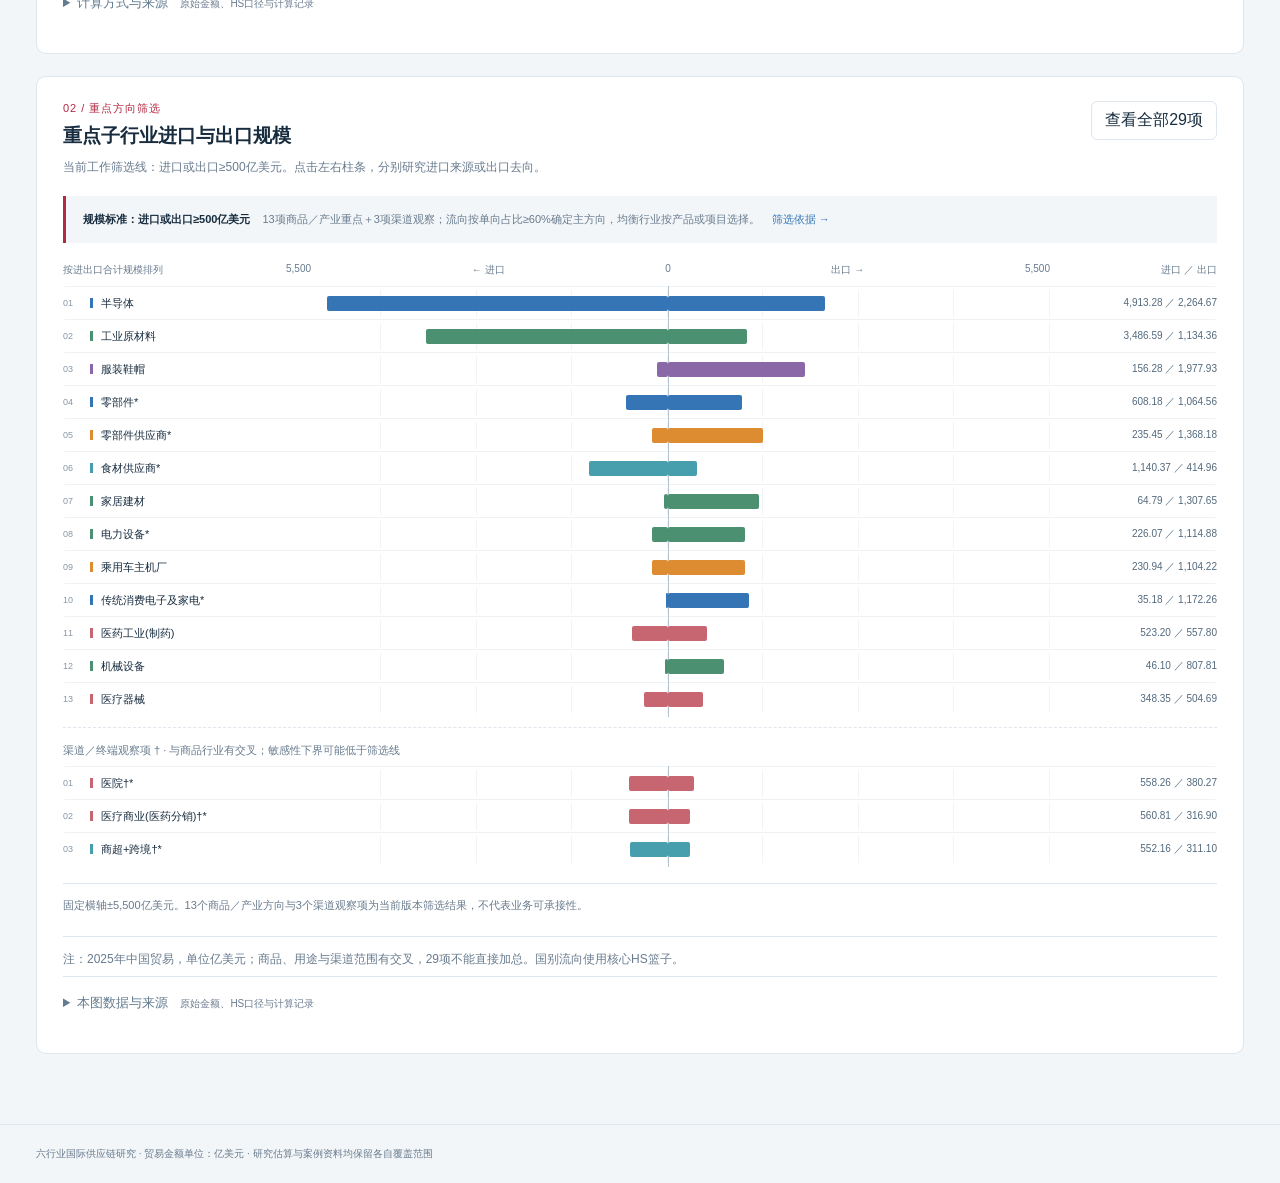
==== commit 31cdda48: "Refine research language around business value and investment conditions" ====
--- a/docs/index.html
+++ b/docs/index.html
@@ -1 +1 @@
-<!doctype html><html lang="zh-CN"><head><meta charset="utf-8"><meta name="viewport" content="width=device-width,initial-scale=1"><meta name="description" content="从六行业进出口规模到产品、国家、客户线索和海外能力规划的研究看板"><title>国际供应链行业研究</title><link rel="stylesheet" href="style.css?v=20261103-refine1"><script src="research-data.js?v=20261103-refine1" defer></script><script src="selection.js?v=20261103-refine1" defer></script><script src="app.js?v=20261103-refine1" defer></script><script src="flows-data.js?v=20261103-refine1" defer></script><script src="directional.js?v=20261103-refine1" defer></script><script src="routes.js?v=20261103-refine1" defer></script><script src="calculation-loader.js?v=20261103-refine1" defer></script></head><body><header class="mast"><a class="brand" href="#home"><img src="logo.png" alt="顺丰"><span>国际供应链行业研究<small>GLOBAL SUPPLY CHAIN · RESEARCH ATLAS</small></span></a><nav aria-label="主导航"><a href="#home" data-nav="home">行业规模</a><a href="#flows/1" data-nav="explore">区域流向</a><a href="trade-heatmaps.html?v=20261102-simple" data-nav="heatmaps">区域热力图</a><a href="enterprises.html?v=20261103-refine1" data-nav="enterprises">企业业务</a><a href="capability-export.html?v=20261103-refine1" data-nav="capabilities">能力建设</a></nav><button id="method">口径与来源 ↗</button></header><div class="context"><div id="crumbs"></div><span>中国 · 2025年贸易基准 <b>研究更新 2026.11.03</b></span></div><main id="app"></main><footer>六行业国际供应链研究 · 贸易金额单位：亿美元 · 研究估算与案例资料均保留各自覆盖范围</footer><dialog id="drawer"><header><h2 id="drawerTitle"></h2><button id="closeDrawer" aria-label="关闭">✕</button></header><div id="drawerBody"></div></dialog><div id="tip" role="status"></div></body></html>
+<!doctype html><html lang="zh-CN"><head><meta charset="utf-8"><meta name="viewport" content="width=device-width,initial-scale=1"><meta name="description" content="从六行业进出口规模到产品、国家、客户线索和海外能力规划的研究看板"><title>国际供应链行业研究</title><link rel="stylesheet" href="style.css?v=20261103-editorial1"><script src="research-data.js?v=20261103-editorial1" defer></script><script src="selection.js?v=20261103-editorial1" defer></script><script src="app.js?v=20261103-editorial1" defer></script><script src="flows-data.js?v=20261103-editorial1" defer></script><script src="directional.js?v=20261103-editorial1" defer></script><script src="routes.js?v=20261103-editorial1" defer></script><script src="calculation-loader.js?v=20261103-editorial1" defer></script></head><body><header class="mast"><a class="brand" href="#home"><img src="logo.png" alt="顺丰"><span>国际供应链行业研究<small>GLOBAL SUPPLY CHAIN · RESEARCH ATLAS</small></span></a><nav aria-label="主导航"><a href="#home" data-nav="home">行业规模</a><a href="#flows/1" data-nav="explore">区域流向</a><a href="trade-heatmaps.html?v=20261102-simple" data-nav="heatmaps">区域热力图</a><a href="enterprises.html?v=20261103-editorial1" data-nav="enterprises">企业业务</a><a href="capability-export.html?v=20261103-editorial1" data-nav="capabilities">能力建设</a></nav><button id="method">口径与来源 ↗</button></header><div class="context"><div id="crumbs"></div><span>中国 · 2025年贸易基准 <b>研究更新 2026.11.03</b></span></div><main id="app"></main><footer>六行业国际供应链研究 · 贸易金额单位：亿美元 · 研究估算与案例资料均保留各自覆盖范围</footer><dialog id="drawer"><header><h2 id="drawerTitle"></h2><button id="closeDrawer" aria-label="关闭">✕</button></header><div id="drawerBody"></div></dialog><div id="tip" role="status"></div></body></html>
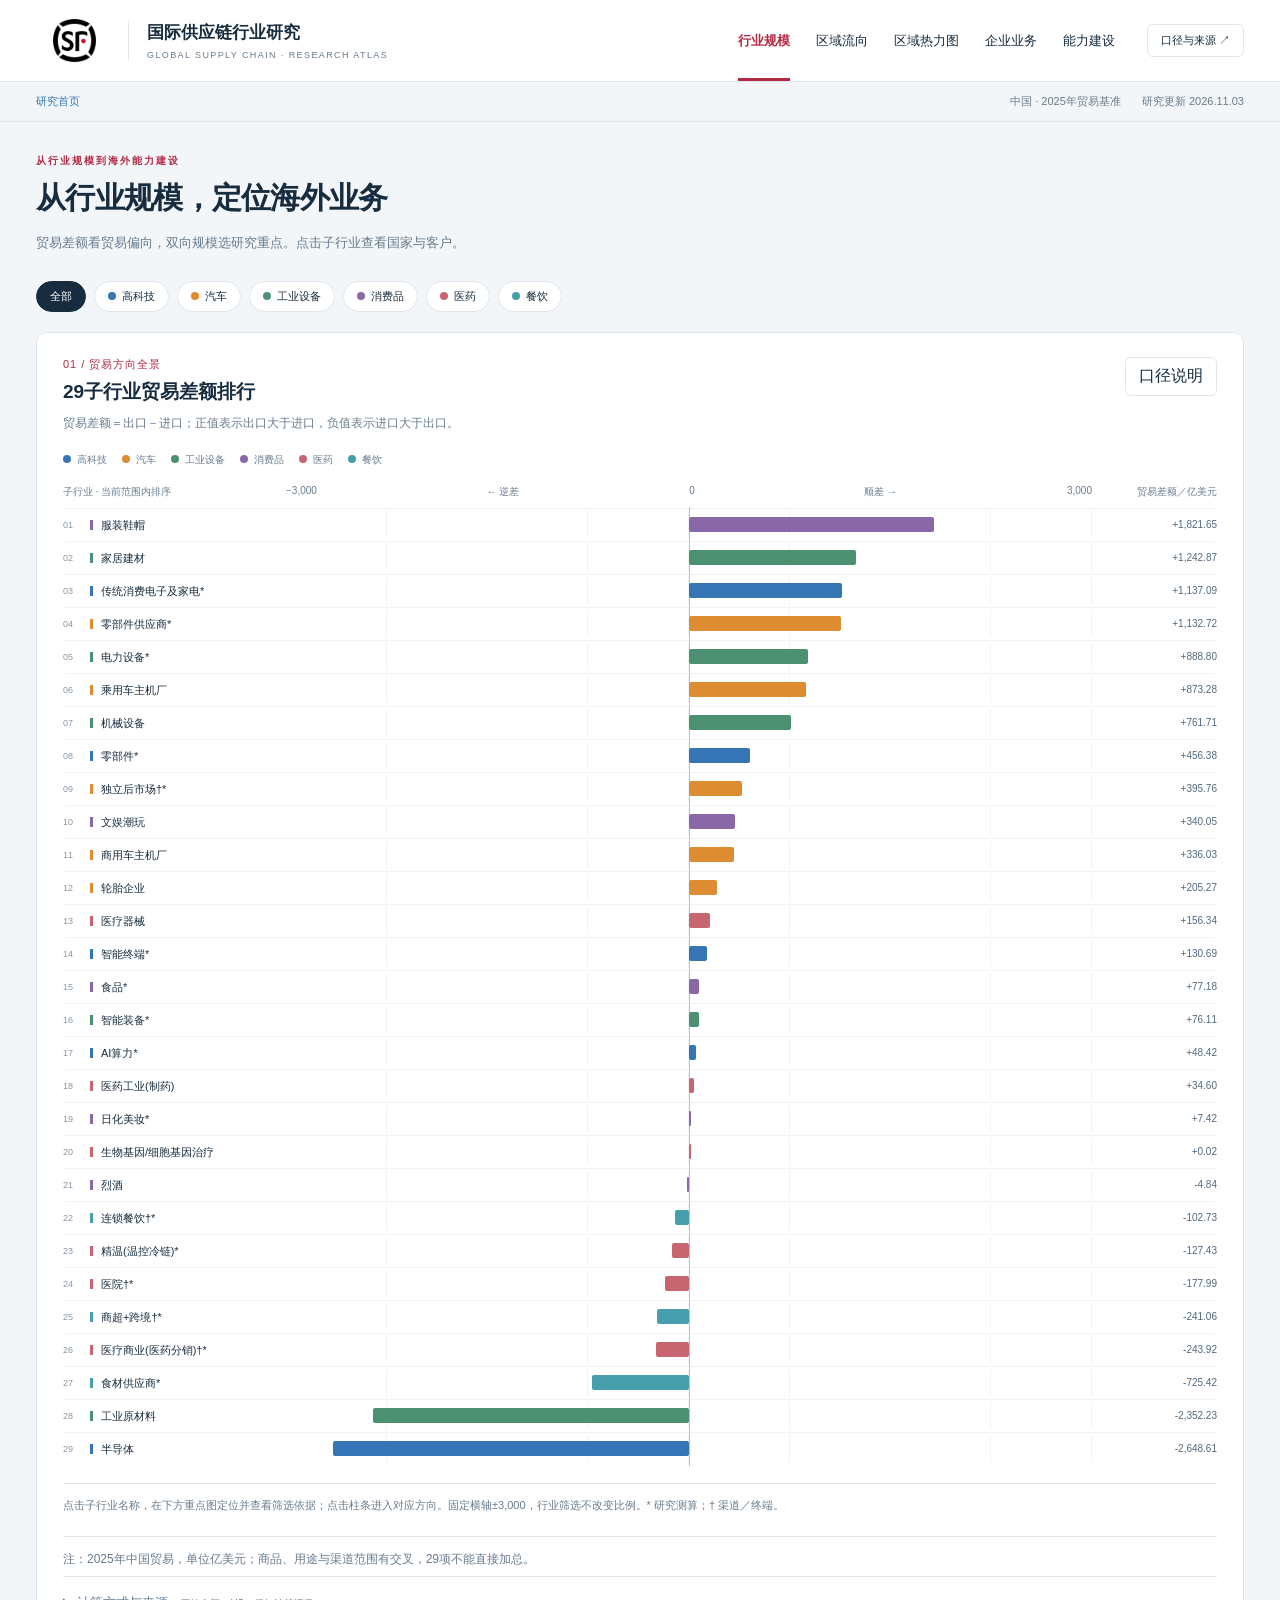
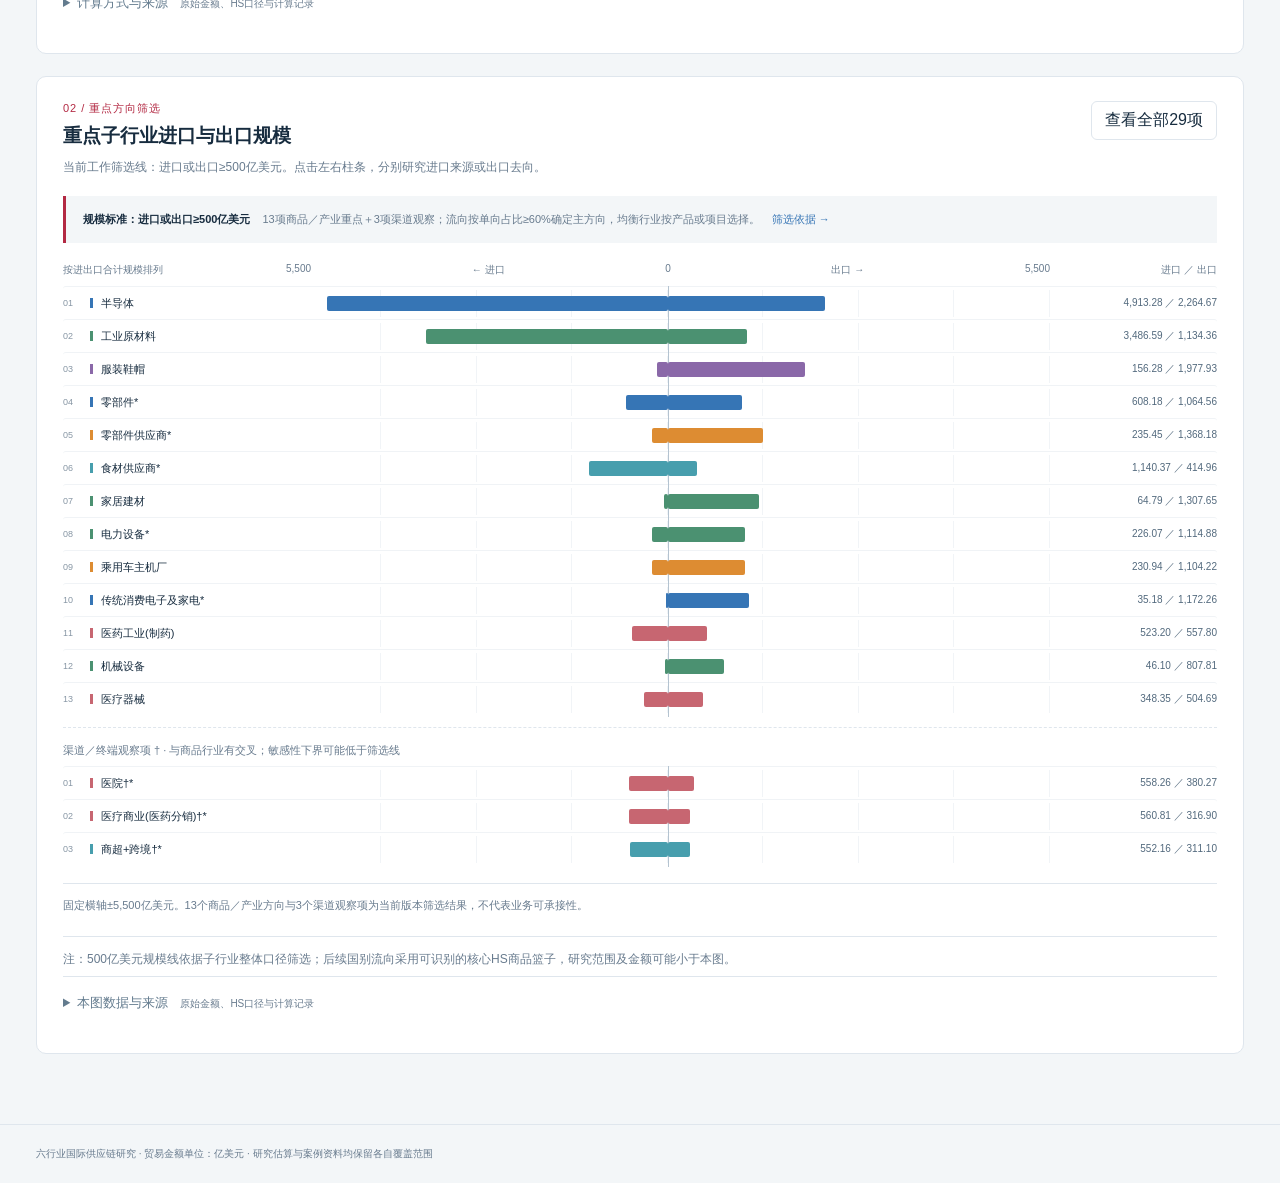
==== commit fa66c812: "Clarify industry screening and product basket scopes across trade views" ====
--- a/docs/index.html
+++ b/docs/index.html
@@ -1 +1 @@
-<!doctype html><html lang="zh-CN"><head><meta charset="utf-8"><meta name="viewport" content="width=device-width,initial-scale=1"><meta name="description" content="从六行业进出口规模到产品、国家、客户线索和海外能力规划的研究看板"><title>国际供应链行业研究</title><link rel="stylesheet" href="style.css?v=20261103-editorial1"><script src="research-data.js?v=20261103-editorial1" defer></script><script src="selection.js?v=20261103-editorial1" defer></script><script src="app.js?v=20261103-editorial1" defer></script><script src="flows-data.js?v=20261103-editorial1" defer></script><script src="directional.js?v=20261103-editorial1" defer></script><script src="routes.js?v=20261103-editorial1" defer></script><script src="calculation-loader.js?v=20261103-editorial1" defer></script></head><body><header class="mast"><a class="brand" href="#home"><img src="logo.png" alt="顺丰"><span>国际供应链行业研究<small>GLOBAL SUPPLY CHAIN · RESEARCH ATLAS</small></span></a><nav aria-label="主导航"><a href="#home" data-nav="home">行业规模</a><a href="#flows/1" data-nav="explore">区域流向</a><a href="trade-heatmaps.html?v=20261102-simple" data-nav="heatmaps">区域热力图</a><a href="enterprises.html?v=20261103-editorial1" data-nav="enterprises">企业业务</a><a href="capability-export.html?v=20261103-editorial1" data-nav="capabilities">能力建设</a></nav><button id="method">口径与来源 ↗</button></header><div class="context"><div id="crumbs"></div><span>中国 · 2025年贸易基准 <b>研究更新 2026.11.03</b></span></div><main id="app"></main><footer>六行业国际供应链研究 · 贸易金额单位：亿美元 · 研究估算与案例资料均保留各自覆盖范围</footer><dialog id="drawer"><header><h2 id="drawerTitle"></h2><button id="closeDrawer" aria-label="关闭">✕</button></header><div id="drawerBody"></div></dialog><div id="tip" role="status"></div></body></html>
+<!doctype html><html lang="zh-CN"><head><meta charset="utf-8"><meta name="viewport" content="width=device-width,initial-scale=1"><meta name="description" content="从六行业进出口规模到产品、国家、客户线索和海外能力规划的研究看板"><title>国际供应链行业研究</title><link rel="stylesheet" href="style.css?v=20261103-scope1"><script src="research-data.js?v=20261103-selectionproof1" defer></script><script src="selection.js?v=20261103-selectionproof1" defer></script><script src="app.js?v=20261103-selectionproof1" defer></script><script src="flows-data.js?v=20261103-selectionproof1" defer></script><script src="directional.js?v=20261103-scope1" defer></script><script src="routes.js?v=20261103-selectionproof1" defer></script><script src="calculation-loader.js?v=20261103-scope1" defer></script></head><body><header class="mast"><a class="brand" href="#home"><img src="logo.png" alt="顺丰"><span>国际供应链行业研究<small>GLOBAL SUPPLY CHAIN · RESEARCH ATLAS</small></span></a><nav aria-label="主导航"><a href="#home" data-nav="home">行业规模</a><a href="#flows/1" data-nav="explore">区域流向</a><a href="trade-heatmaps.html?v=20261102-simple" data-nav="heatmaps">区域热力图</a><a href="enterprises.html?v=20261103-selectionproof1" data-nav="enterprises">企业业务</a><a href="capability-export.html?v=20261103-selectionproof1" data-nav="capabilities">能力建设</a></nav><button id="method">口径与来源 ↗</button></header><div class="context"><div id="crumbs"></div><span>中国 · 2025年贸易基准 <b>研究更新 2026.11.03</b></span></div><main id="app"></main><footer>六行业国际供应链研究 · 贸易金额单位：亿美元 · 研究估算与案例资料均保留各自覆盖范围</footer><dialog id="drawer"><header><h2 id="drawerTitle"></h2><button id="closeDrawer" aria-label="关闭">✕</button></header><div id="drawerBody"></div></dialog><div id="tip" role="status"></div></body></html>
--- a/docs/style.css
+++ b/docs/style.css
@@ -22,3 +22,5 @@
 /* Compact desktop flow reading and consistent disclosure hierarchy. */
 body:has(.directional-chart) .hero{padding:18px 0 12px}body:has(.directional-chart) .hero h1{font-size:28px;margin:5px 0}.direction-entry{padding:12px 18px;margin-bottom:16px;font-size:13px}.direction-entry>span{display:inline;margin-left:14px}.direction-entry>details{margin-top:7px}.industry-flow-tabs{gap:7px;margin:12px 0 18px}.industry-flow-tabs .chip{font-size:12px;padding:7px 12px}.directional-chart .panel-head{margin-bottom:16px}.direction-why{padding:9px 12px;font-size:12px}.direction-why summary{cursor:pointer;color:var(--muted)}.direction-why[open]>b{display:none}.direction-why[open]>span{display:block;margin-top:8px}.flow-country{text-decoration:none;color:inherit;border-radius:5px}.flow-country:hover{background:#f0f5fa}.flow-citation{border-top:1px solid #e4ebf0;margin-top:18px;padding-top:12px;font-size:12px;color:#6c7f90}.flow-citation summary{cursor:pointer}.flow-citation p{line-height:1.8}.calculation-disclosure summary{font-size:13px}.calculation-note-line{font-size:12px}
 body:has(.directional-chart) #app{padding-top:20px}body:has(.directional-chart) .hero{padding:0;margin-bottom:14px}body:has(.directional-chart) .hero .eyebrow{margin-bottom:4px}.direction-entry{position:relative;padding:9px 14px;margin-bottom:10px}.direction-entry>strong{display:inline;font-size:12px}.direction-entry>span{font-size:12px}.direction-entry>details{margin:2px 0 0;padding:4px 0 0}.directional-chart{padding:20px 24px}.directional-chart .panel-head h2{font-size:22px}.directional-chart .panel-head p{margin:5px 0}.direction-conclusion{margin:12px 0}.direction-why{display:block}.industry-flow-tabs{margin:8px 0 14px}.flow-country:focus-visible{outline:2px solid #3575b5;outline-offset:3px}
+/* Compare industry screening amounts with the exact product basket used below. */
+.flow-amount-comparison{display:flex;align-items:center;gap:20px;flex-shrink:0;text-align:right}.flow-amount-comparison>div{display:flex;flex-direction:column;gap:4px}.flow-amount-comparison small{font-size:12px;color:#71869a}.flow-amount-comparison b{font-size:26px;line-height:1.2;white-space:nowrap;color:#697c8c;font-variant-numeric:tabular-nums}.flow-amount-comparison .is-core b{color:#234e70}.flow-amount-comparison span{font-size:10px;color:#8a9caa}.flow-amount-comparison>i{font-style:normal;color:#a0b1be;font-size:20px}.flow-scope-bridge{display:grid;grid-template-columns:auto minmax(0,1fr);gap:5px 13px;padding:10px 0 12px;margin-bottom:6px;border-top:1px solid #e5ebf0;border-bottom:1px solid #e5ebf0;font-size:12px;line-height:1.7}.flow-scope-bridge strong{font-weight:600;color:#4a687f}.flow-scope-bridge span{color:#657e91}.flow-scope-bridge small{grid-column:1/-1;font-size:11px;color:#7f929f}.directional-chart .panel-head{align-items:center;gap:24px}.directional-chart .panel-head h2{font-size:21px}
